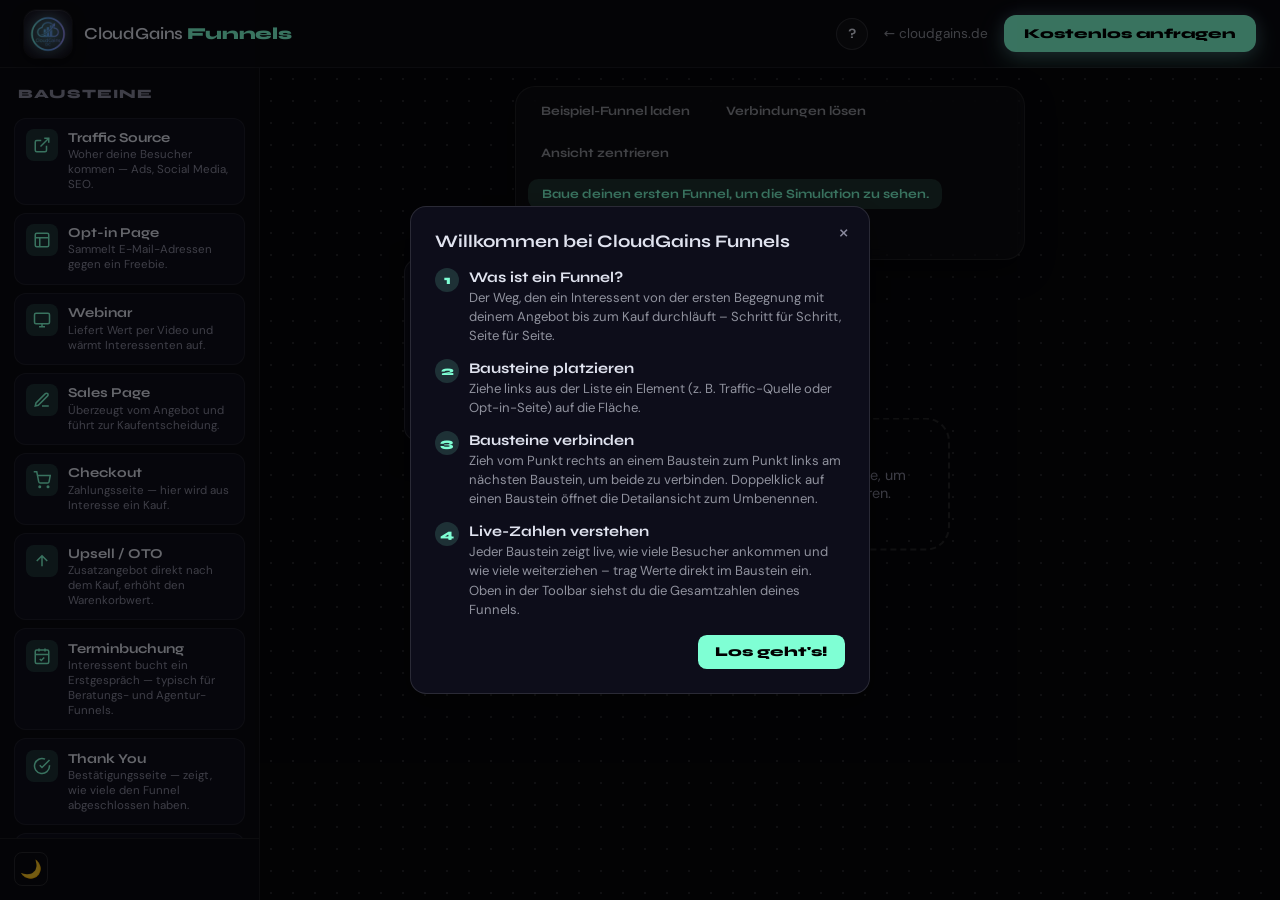
==== funnels/index.html @ ae147fbe "Neues Produkt: CloudGains Funnels (funnels.cloudgains.de) Eigenständiger Drag-&-Drop-Funnel-Baukaste" ====
<!doctype html>
<html lang="de">
<head>
<meta charset="UTF-8">
<meta name="viewport" content="width=device-width, initial-scale=1.0">
<title>CloudGains Funnels – Visueller Funnel-Baukasten & Simulator</title>
<meta name="description" content="Baue deinen Marketing-Funnel per Drag &amp; Drop und simuliere Besucher, Kunden und Umsatz in Echtzeit – kostenlos, von CloudGains DC.">
<link rel="icon" href="assets/img/logo.webp">
<link rel="stylesheet" href="styles.css">
</head>
<body>

<!-- Mobile / small screen notice (shown instead of the builder below ~900px) -->
<div id="mobile-block" class="mobile-block">
  <span class="header-logo-mark"><img src="assets/img/logo.webp" alt="CloudGains Logo"></span>
  <p class="mobile-word">CloudGains <strong>Funnels</strong></p>
  <p class="mobile-text">CloudGains Funnels ist ein visueller Baukasten und aktuell für Desktop-Bildschirme optimiert. Öffne diese Seite an einem Computer, um deinen Funnel zu bauen.</p>
  <a class="btn-outline" href="https://cloudgains.de">← Zurück zu cloudgains.de</a>
</div>

<div id="app-shell" class="app-shell">

  <header class="site-header">
    <a class="site-header-brand" href="https://cloudgains.de" target="_blank" rel="noopener">
      <span class="header-logo-mark"><img src="assets/img/logo.webp" alt="CloudGains Logo"></span>
      <span class="site-header-word">CloudGains <strong>Funnels</strong></span>
    </a>
    <div class="site-header-right">
      <button id="btn-help" class="icon-btn" type="button" title="Kurzanleitung anzeigen" aria-label="Kurzanleitung anzeigen">?</button>
      <a class="site-header-back" href="https://cloudgains.de" target="_blank" rel="noopener">← cloudgains.de</a>
      <a class="btn-glow btn-small" href="https://cloudgains.de/#kontakt" target="_blank" rel="noopener">Kostenlos anfragen</a>
    </div>
  </header>

  <div id="app" class="app">

    <aside id="sidebar" class="sidebar">
      <div class="sidebar-heading">Bausteine</div>
      <div class="sidebar-content" id="sidebar-items"></div>
      <div class="sidebar-footer">
        <button id="theme-toggle" class="theme-toggle" type="button" title="Hell-/Dunkelmodus umschalten" aria-label="Hell-/Dunkelmodus umschalten">🌙</button>
      </div>
    </aside>

    <div id="workspace" class="workspace">

      <div class="empty-hint" id="empty-hint">
        <p>Ziehe links ein Element auf die Fläche, um deinen ersten Baustein zu platzieren.</p>
      </div>

      <div id="toolbar" class="toolbar">
        <button id="btn-example" class="btn toolbar-btn toolbar-btn-accent" type="button">Beispiel-Funnel laden</button>
        <button id="btn-clear-connections" class="btn toolbar-btn" type="button">Verbindungen lösen</button>
        <button id="btn-center-view" class="btn toolbar-btn" type="button" title="Ansicht zentrieren">Ansicht zentrieren</button>

        <div class="stat-badge" id="stat-badge">Baue deinen ersten Funnel, um die Simulation zu sehen.</div>

        <div class="my-funnels" id="my-funnels">
          <button id="btn-my-funnels" class="btn toolbar-btn" type="button" aria-expanded="false">Meine Funnels ▾</button>
          <div class="my-funnels-panel" id="my-funnels-panel" hidden>
            <button id="btn-save-as" class="panel-action" type="button">Speichern unter…</button>
            <div class="panel-list" id="snapshot-list"></div>
            <div class="panel-empty" id="snapshot-empty">Noch keine gespeicherten Funnels.</div>
            <div class="panel-divider"></div>
            <button id="btn-export" class="panel-action" type="button">Exportieren (JSON)</button>
            <button id="btn-import" class="panel-action" type="button">Importieren (JSON)</button>
            <input type="file" id="file-import" accept="application/json" hidden>
          </div>
        </div>
      </div>

      <svg id="connections-layer" class="connections-layer">
        <defs>
          <marker id="arrowhead" markerWidth="10" markerHeight="7" refX="9" refY="3.5" orient="auto">
            <polygon points="0 0, 10 3.5, 0 7"></polygon>
          </marker>
          <marker id="arrowhead-hover" markerWidth="10" markerHeight="7" refX="9" refY="3.5" orient="auto">
            <polygon points="0 0, 10 3.5, 0 7"></polygon>
          </marker>
        </defs>
        <g id="paths-container"></g>
      </svg>

      <div id="nodes-layer" class="nodes-layer"></div>

    </div>
  </div>
</div>

<!-- Edit modal: rename a node / adjust its numbers -->
<div id="modal-overlay" class="modal-overlay" hidden>
  <div class="modal" role="dialog" aria-modal="true" aria-labelledby="modal-title">
    <h3 id="modal-title">Baustein bearbeiten</h3>
    <div class="input-group">
      <label for="inp-label">Bezeichnung</label>
      <input type="text" id="inp-label" maxlength="60">
    </div>
    <div class="input-group" id="metric-group">
      <label id="lbl-metric" for="inp-metric">Wert</label>
      <input type="number" id="inp-metric" min="0" step="0.1">
    </div>
    <div class="input-group" id="ordervalue-group" hidden>
      <label for="inp-ordervalue">Ø Bestellwert (€)</label>
      <input type="number" id="inp-ordervalue" min="0" step="1">
    </div>
    <div class="modal-actions">
      <button id="btn-modal-cancel" class="btn-secondary" type="button">Abbrechen</button>
      <button id="btn-modal-save" class="btn-primary" type="button">Speichern</button>
    </div>
  </div>
</div>

<!-- Onboarding overlay -->
<div id="onboarding-overlay" class="modal-overlay" hidden>
  <div class="modal onboarding-modal" role="dialog" aria-modal="true" aria-labelledby="onboarding-title">
    <button id="btn-onboarding-close-x" class="onboarding-x" type="button" aria-label="Schließen">×</button>
    <h3 id="onboarding-title">Willkommen bei CloudGains Funnels</h3>
    <ol class="onboarding-steps">
      <li>
        <strong>Was ist ein Funnel?</strong>
        <p>Der Weg, den ein Interessent von der ersten Begegnung mit deinem Angebot bis zum Kauf durchläuft – Schritt für Schritt, Seite für Seite.</p>
      </li>
      <li>
        <strong>Bausteine platzieren</strong>
        <p>Ziehe links aus der Liste ein Element (z. B. Traffic-Quelle oder Opt-in-Seite) auf die Fläche.</p>
      </li>
      <li>
        <strong>Bausteine verbinden</strong>
        <p>Zieh vom Punkt rechts an einem Baustein zum Punkt links am nächsten Baustein, um beide zu verbinden. Doppelklick auf einen Baustein öffnet die Detailansicht zum Umbenennen.</p>
      </li>
      <li>
        <strong>Live-Zahlen verstehen</strong>
        <p>Jeder Baustein zeigt live, wie viele Besucher ankommen und wie viele weiterziehen – trag Werte direkt im Baustein ein. Oben in der Toolbar siehst du die Gesamtzahlen deines Funnels.</p>
      </li>
    </ol>
    <div class="modal-actions">
      <button id="btn-onboarding-close" class="btn-primary" type="button">Los geht's!</button>
    </div>
  </div>
</div>

<script src="app.js"></script>
</body>
</html>
---- funnels/styles.css ----
/* =========================================================
   CloudGains Funnels — Stylesheet
   ========================================================= */

@font-face { font-family:'Syne'; font-style:normal; font-weight:400 800; font-display:swap; src:url(assets/fonts/syne-latin.woff2) format('woff2'); unicode-range: U+0000-00FF, U+0131, U+0152-0153, U+02BB-02BC, U+02C6, U+02DA, U+02DC, U+0304, U+0308, U+0329, U+2000-206F, U+20AC, U+2122, U+2191, U+2193, U+2212, U+2215, U+FEFF, U+FFFD; }
@font-face { font-family:'Syne'; font-style:normal; font-weight:400 800; font-display:swap; src:url(assets/fonts/syne-latin-ext.woff2) format('woff2'); unicode-range: U+0100-02BA, U+02BD-02C5, U+02C7-02CC, U+02CE-02D7, U+02DD-02FF, U+0304, U+0308, U+0329, U+1D00-1DBF, U+1E00-1E9F, U+1EF2-1EFF, U+2020, U+20A0-20AB, U+20AD-20C0, U+2113, U+2C60-2C7F, U+A720-A7FF; }
@font-face { font-family:'DM Sans'; font-style:normal; font-weight:300 700; font-display:swap; src:url(assets/fonts/dmsans-latin.woff2) format('woff2'); unicode-range: U+0000-00FF, U+0131, U+0152-0153, U+02BB-02BC, U+02C6, U+02DA, U+02DC, U+0304, U+0308, U+0329, U+2000-206F, U+20AC, U+2122, U+2191, U+2193, U+2212, U+2215, U+FEFF, U+FFFD; }
@font-face { font-family:'DM Sans'; font-style:normal; font-weight:300 700; font-display:swap; src:url(assets/fonts/dmsans-latin-ext.woff2) format('woff2'); unicode-range: U+0100-02BA, U+02BD-02C5, U+02C7-02CC, U+02CE-02D7, U+02DD-02FF, U+0304, U+0308, U+0329, U+1D00-1DBF, U+1E00-1E9F, U+1EF2-1EFF, U+2020, U+20A0-20AB, U+20AD-20C0, U+2113, U+2C60-2C7F, U+A720-A7FF; }

:root {
  --bg: #06060a; --bg2: #09090f; --card: #0d0d1a; --card2: #10101f;
  --border: rgba(255,255,255,0.07); --border2: rgba(255,255,255,0.12);
  --aqua: #7FFFD4; --aqua-dim: rgba(127,255,212,0.15); --violet: #a78bfa;
  --text: #e0e3ef; --muted: #8a8a9e; --faint: rgba(224,227,239,0.62);
  --fd: 'Syne', system-ui, sans-serif; --fb: 'DM Sans', system-ui, sans-serif;
  --radius: 1.5rem;
  --glass-bg: rgba(255,255,255,0.03); --glass-border: rgba(255,255,255,0.08);

  /* app-specific tokens (derived from the tokens above) */
  --accent-line: var(--aqua);
  --danger: #f87171;
  --wf-bg: var(--card2);
  --wf-header: var(--faint);
  --wf-line: rgba(255,255,255,0.16);
  --wf-video: rgba(127,255,212,0.28);
  --wf-input-bg: rgba(255,255,255,0.06);
  --wf-box-bg: rgba(255,255,255,0.045);
  --node-shadow: 0 10px 30px rgba(0,0,0,0.35);
}

:root[data-theme="light"] {
  --bg: #f3f4f6; --bg2: #ffffff; --card: #ffffff; --card2: #fafafb;
  --border: #e5e7eb; --border2: #d7dae0;
  --text: #1f2937; --muted: #6b7280; --faint: rgba(31,41,55,0.62);
  --glass-bg: rgba(15,23,42,0.03); --glass-border: rgba(15,23,42,0.08);

  --accent-line: #0d9488;
  --wf-bg: #ffffff;
  --wf-header: #374151;
  --wf-line: #e5e7eb;
  --wf-video: #cdeee4;
  --wf-input-bg: #ffffff;
  --wf-box-bg: #f9fafb;
  --node-shadow: 0 4px 16px rgba(15,23,42,0.08);
}

* { box-sizing: border-box; }
html, body { height: 100%; }
body {
  margin: 0; padding: 0; font-family: var(--fb); color: var(--text); background: var(--bg);
  -webkit-font-smoothing: antialiased;
}
button, input { font-family: var(--fb); }
h1, h2, h3, .fd { font-family: var(--fd); }
a { color: inherit; }

/* ---------- Header logo mark (brand signature) ---------- */
.header-logo-mark {
  width: 48px; height: 48px; border-radius: 26%;
  background: radial-gradient(circle at 50% 35%, #1c1c28 0%, #0a0a10 100%);
  display: flex; align-items: center; justify-content: center; overflow: hidden;
  box-shadow: 0 4px 14px rgba(0,0,0,0.45), 0 0 0 1px rgba(255,255,255,0.06), inset 0 1px 0 rgba(255,255,255,0.08);
  padding: 3px; flex-shrink: 0;
}
.header-logo-mark img {
  width: 100%; height: 100%; object-fit: contain; display: block;
  filter: drop-shadow(0 0 6px rgba(127,255,212,0.75)) drop-shadow(0 0 14px rgba(167,139,250,0.55));
}

/* ---------- Buttons (brand) ---------- */
.btn-glow {
  font-family: var(--fd); background: var(--aqua); color: #000; font-weight: 800; font-size: 0.95rem;
  padding: 1rem 2rem; border-radius: 0.75rem; border: none; cursor: pointer;
  box-shadow: 0 8px 25px rgba(127,255,212,0.3), 0 0 15px rgba(167,139,250,0.2);
  transition: all 0.3s ease; text-decoration: none; display: inline-flex; align-items: center;
}
.btn-glow:hover { transform: translateY(-2px); box-shadow: 0 12px 35px rgba(127,255,212,0.5), 0 0 25px rgba(167,139,250,0.4); }
.btn-glow.btn-small { padding: 0.6rem 1.25rem; font-size: 0.85rem; }

.btn-outline {
  font-family: var(--fd); background: rgba(255,255,255,0.03); color: #fff; font-weight: 700; font-size: 0.95rem;
  padding: 1rem 2rem; border-radius: 0.75rem; border: 1px solid rgba(255,255,255,0.1); cursor: pointer;
  transition: all 0.3s ease; text-decoration: none; display: inline-block;
}
.btn-outline:hover { background: rgba(255,255,255,0.08); box-shadow: 0 0 15px rgba(255,255,255,0.05); }

/* ---------- Site header ---------- */
.site-header {
  height: 68px; flex-shrink: 0; display: flex; align-items: center; justify-content: space-between;
  padding: 0 1.5rem; background: var(--bg2); border-bottom: 1px solid var(--border);
}
.site-header-brand { display: flex; align-items: center; gap: 0.75rem; text-decoration: none; }
.site-header-word { font-family: var(--fd); font-weight: 600; font-size: 1.05rem; color: var(--text); letter-spacing: -0.01em; }
.site-header-word strong { font-weight: 800; color: var(--aqua); }
.site-header-right { display: flex; align-items: center; gap: 1rem; }
.site-header-back { font-family: var(--fb); font-size: 0.85rem; color: var(--faint); text-decoration: none; white-space: nowrap; }
.site-header-back:hover { color: var(--text); }
.icon-btn {
  width: 32px; height: 32px; border-radius: 50%; border: 1px solid var(--border2); background: var(--glass-bg);
  color: var(--text); font-family: var(--fd); font-weight: 700; cursor: pointer; display: flex; align-items: center; justify-content: center;
  transition: all 0.2s ease;
}
.icon-btn:hover { border-color: var(--accent-line); color: var(--accent-line); }

/* ---------- App shell / layout ---------- */
.app-shell { display: flex; flex-direction: column; height: 100vh; }
.app { display: flex; flex: 1; min-height: 0; }

/* ---------- Sidebar ---------- */
.sidebar {
  width: 260px; flex-shrink: 0; background: var(--bg2); border-right: 1px solid var(--border);
  display: flex; flex-direction: column; z-index: 20;
}
.sidebar-heading { padding: 1.1rem 1.1rem 0.5rem; font-family: var(--fd); font-weight: 800; font-size: 0.8rem; letter-spacing: 0.08em; text-transform: uppercase; color: var(--muted); }
.sidebar-content { padding: 0.5rem 0.85rem 0.85rem; overflow-y: auto; flex: 1; }
.sidebar-footer { padding: 0.85rem; border-top: 1px solid var(--border); display: flex; justify-content: flex-start; }
.theme-toggle {
  background: transparent; border: 1px solid var(--border2); color: var(--muted);
  width: 34px; height: 34px; border-radius: 8px; cursor: pointer;
  display: flex; align-items: center; justify-content: center; font-size: 1.1rem; transition: all 0.2s ease;
}
.theme-toggle:hover { border-color: var(--accent-line); color: var(--text); }

.draggable-item {
  display: flex; align-items: flex-start; gap: 0.65rem;
  padding: 0.65rem 0.7rem; margin-bottom: 0.5rem;
  background: var(--card); border: 1px solid var(--border);
  border-radius: 0.75rem; cursor: grab; color: var(--text);
  transition: all 0.15s ease;
}
.draggable-item:hover { border-color: var(--accent-line); transform: translateY(-1px); }
.draggable-item:active { cursor: grabbing; }
.icon-box {
  width: 32px; height: 32px; flex-shrink: 0; display: flex; align-items: center; justify-content: center;
  background: var(--aqua-dim); color: var(--accent-line); border-radius: 0.5rem;
}
.icon-box svg { width: 18px; height: 18px; }
.draggable-copy { display: flex; flex-direction: column; gap: 0.15rem; min-width: 0; }
.draggable-label { font-family: var(--fd); font-weight: 700; font-size: 0.85rem; }
.draggable-caption { font-size: 0.72rem; line-height: 1.3; color: var(--muted); }

/* ---------- Workspace ---------- */
.workspace {
  flex: 1; position: relative; background-color: var(--bg);
  background-image: radial-gradient(var(--border2) 1px, transparent 1px);
  background-size: 22px 22px;
  overflow: hidden; cursor: grab;
}
.workspace.panning { cursor: grabbing; }

.empty-hint {
  position: absolute; top: 50%; left: 50%; transform: translate(-50%, -50%);
  border: 2px dashed var(--border2); border-radius: var(--radius);
  padding: 2rem 2.5rem; max-width: 360px; text-align: center; color: var(--muted);
  pointer-events: none; z-index: 2; font-size: 0.9rem;
}
.empty-hint.hidden { display: none; }

/* ---------- Toolbar ---------- */
.toolbar {
  position: absolute; top: 1.1rem; left: 50%; transform: translateX(-50%);
  max-width: calc(100% - 2.5rem);
  background: var(--glass-bg); backdrop-filter: blur(10px); padding: 0.5rem 0.75rem; border-radius: 1.25rem;
  box-shadow: var(--node-shadow); display: flex; gap: 0.6rem; align-items: center; flex-wrap: wrap;
  z-index: 100; border: 1px solid var(--glass-border);
}
.btn.toolbar-btn {
  border: 1px solid transparent; background: transparent; cursor: pointer; color: var(--faint);
  font-family: var(--fd); font-weight: 700; font-size: 0.8rem; padding: 0.45rem 0.75rem; border-radius: 0.65rem;
  transition: all 0.2s ease; white-space: nowrap;
}
.btn.toolbar-btn:hover { background: var(--glass-bg); color: var(--text); border-color: var(--border2); }
.toolbar-btn-accent { color: var(--accent-line); }
.stat-badge {
  background: var(--aqua-dim); color: var(--accent-line); padding: 0.45rem 0.85rem; border-radius: 0.65rem;
  font-size: 0.8rem; font-weight: 700; font-family: var(--fd); white-space: nowrap;
}
.toolbar-divider { width: 1px; align-self: stretch; background: var(--border2); }

/* ---------- My funnels panel ---------- */
.my-funnels { position: relative; }
.my-funnels-panel {
  position: absolute; top: calc(100% + 0.5rem); right: 0; width: 260px;
  background: var(--card); border: 1px solid var(--border2); border-radius: 0.85rem;
  box-shadow: var(--node-shadow); padding: 0.6rem; z-index: 200;
  display: flex; flex-direction: column; gap: 0.35rem;
}
.panel-action {
  text-align: left; background: transparent; border: 1px solid var(--border); color: var(--text);
  font-family: var(--fb); font-size: 0.82rem; padding: 0.5rem 0.6rem; border-radius: 0.55rem; cursor: pointer;
  transition: all 0.15s ease;
}
.panel-action:hover { border-color: var(--accent-line); background: var(--aqua-dim); }
.panel-list { display: flex; flex-direction: column; gap: 0.3rem; max-height: 180px; overflow-y: auto; }
.panel-empty { font-size: 0.75rem; color: var(--muted); padding: 0.2rem 0.2rem; }
.panel-divider { height: 1px; background: var(--border); margin: 0.15rem 0; }
.snapshot-row { display: flex; align-items: center; gap: 0.35rem; padding: 0.35rem 0.4rem; border-radius: 0.5rem; border: 1px solid var(--border); }
.snapshot-name { flex: 1; font-size: 0.78rem; color: var(--text); overflow: hidden; text-overflow: ellipsis; white-space: nowrap; }
.snapshot-btn {
  background: transparent; border: none; color: var(--muted); cursor: pointer; font-size: 0.72rem;
  font-family: var(--fb); padding: 0.15rem 0.35rem; border-radius: 0.35rem;
}
.snapshot-btn:hover { color: var(--accent-line); background: var(--aqua-dim); }
.snapshot-btn.danger:hover { color: var(--danger); background: rgba(248,113,113,0.12); }

/* ---------- Layers ---------- */
.connections-layer { position: absolute; top: 0; left: 0; width: 100%; height: 100%; pointer-events: none; z-index: 1; }
.connections-layer marker polygon { fill: var(--muted); }
.nodes-layer { position: absolute; top: 0; left: 0; width: 100%; height: 100%; z-index: 10; pointer-events: none; }

/* ---------- Nodes ---------- */
.node {
  position: absolute; width: 230px;
  background: var(--card); border-radius: 0.9rem; box-shadow: var(--node-shadow);
  border: 2px solid var(--border); pointer-events: auto;
  display: flex; flex-direction: column; overflow: hidden;
}
.node.selected { border-color: var(--accent-line); box-shadow: 0 0 0 3px var(--aqua-dim), var(--node-shadow); }

.node-header {
  padding: 0.55rem 0.4rem 0.55rem 0.75rem; display: flex; align-items: center; gap: 0.5rem;
  background: var(--card2); border-bottom: 1px solid var(--border);
  font-family: var(--fd); font-size: 0.82rem; font-weight: 700; color: var(--text); cursor: move;
}
.node-title { flex: 1; overflow: hidden; text-overflow: ellipsis; white-space: nowrap; }
.node-delete {
  flex-shrink: 0; width: 22px; height: 22px; border-radius: 50%; border: none; background: transparent;
  color: var(--muted); cursor: pointer; font-size: 1rem; line-height: 1; display: flex; align-items: center; justify-content: center;
}
.node-delete:hover { background: rgba(248,113,113,0.15); color: var(--danger); }

.node-preview { padding: 0.6rem; background: var(--card); display: flex; justify-content: center; align-items: center; min-height: 70px; pointer-events: none; }

.node-body { padding: 0.55rem 0.75rem 0.7rem; background: var(--card2); display: flex; flex-direction: column; gap: 0.4rem; }
.metric-row { display: flex; align-items: center; justify-content: space-between; gap: 0.5rem; font-size: 0.74rem; color: var(--muted); }
.metric-row.computed .metric-value { font-family: var(--fd); font-weight: 800; font-size: 0.95rem; color: var(--text); }
.metric-row.computed.revenue .metric-value { color: var(--accent-line); }
.metric-row.own label { flex-shrink: 0; }
.metric-input {
  width: 84px; text-align: right; background: var(--wf-input-bg); border: 1px solid var(--border2); color: var(--text);
  border-radius: 0.4rem; padding: 0.2rem 0.4rem; font-size: 0.8rem; font-family: var(--fb);
}
.metric-input:focus { outline: none; border-color: var(--accent-line); }
.metric-note { font-size: 0.65rem; color: var(--muted); font-style: italic; }

/* ---------- Wireframe previews ---------- */
.mini-page {
  width: 100%; height: 68px; background: var(--wf-bg); border: 1px solid var(--border);
  display: flex; flex-direction: column; padding: 4px; gap: 3px; border-radius: 4px; position: relative;
}
.mp-header { height: 6px; background: var(--wf-header); width: 80%; margin: 0 auto 2px auto; border-radius: 2px; opacity: 0.8; }
.mp-header.red { background: var(--danger); width: 100%; }
.mp-row { display: flex; gap: 4px; flex: 1; }
.mp-col { display: flex; flex-direction: column; gap: 3px; }
.mp-flex-1 { flex: 1; }
.mp-flex-2 { flex: 2; }
.mp-video { background: var(--wf-video); border-radius: 2px; display: flex; align-items: center; justify-content: center; position: relative; width: 100%; height: 100%; }
.mp-video::after { content: '▶'; font-size: 9px; color: var(--wf-bg); }
.mp-line { height: 4px; background: var(--wf-line); width: 100%; border-radius: 1px; }
.mp-line.short { width: 60%; }
.mp-btn { height: 8px; background: #fca5a5; width: 100%; border-radius: 2px; margin-top: auto; }
.mp-btn.green { background: #86efac; }
.mp-btn.blue { background: #93c5fd; }
.mp-input { height: 6px; border: 1px solid var(--border); background: var(--wf-input-bg); border-radius: 1px; width: 100%; }
.mp-box { border: 1px solid var(--border); background: var(--wf-box-bg); border-radius: 2px; }

/* Preview-only layout helpers (kept as classes, never inline styles — CSP style-src is 'self' with no 'unsafe-inline') */
.mp-col-center { justify-content: center; }
.mp-live-badge {
  position: absolute; top: 2px; right: 2px; background: #ef4444; color: #fff;
  font-size: 6px; padding: 1px 2px; border-radius: 1px; font-weight: bold;
}
.mp-video-lg { height: 36px; }
.mp-video-grow { flex: 1; }
.mp-gap-top-sm { margin-top: 4px; }
.mp-line-center-gap { margin: 2px auto 0 auto; }
.mp-header-abs { position: absolute; top: 4px; }
.mp-btn-half { width: 50%; }
.email-row { display: flex; gap: 4px; align-items: center; }
.email-dot { width: 12px; height: 12px; background: var(--wf-line); border-radius: 50%; }

.ad-card { width: 100%; height: 100%; border: 1px solid var(--border); display: flex; gap: 4px; padding: 4px; align-items: center; background: var(--wf-bg); }
.ad-img { width: 20px; height: 20px; background: var(--wf-video); border-radius: 50%; flex-shrink: 0; }

.email-card { width: 100%; height: 100%; border: 1px solid var(--border); display: flex; flex-direction: column; gap: 4px; padding: 6px; justify-content: center; background: var(--wf-bg); }
.email-subject { height: 6px; width: 80%; background: var(--wf-header); border-radius: 2px; }

.booking-card { width: 100%; height: 100%; border: 1px solid var(--border); display: flex; flex-direction: column; gap: 4px; padding: 5px; background: var(--wf-bg); }
.cal-grid { display: grid; grid-template-columns: repeat(4, 1fr); gap: 2px; flex: 1; }
.cal-cell { background: var(--wf-box-bg); border-radius: 1px; }
.cal-cell.on { background: var(--wf-video); }

.thankyou-card { align-items: center; justify-content: center; gap: 6px; }
.thankyou-emoji { font-size: 16px; }

/* ---------- Connection handles ---------- */
.handle {
  width: 13px; height: 13px; background: var(--card); border: 2px solid var(--muted);
  border-radius: 50%; position: absolute; top: 50%; margin-top: -6.5px;
  cursor: crosshair; transition: all 0.15s ease; z-index: 20;
}
.handle:hover { background: var(--accent-line); border-color: var(--accent-line); transform: scale(1.25); }
.handle-in { left: -7px; }
.handle-out { right: -7px; }

/* ---------- SVG connections ---------- */
.connection-hit { fill: none; stroke: transparent; stroke-width: 16px; cursor: pointer; pointer-events: stroke; }
.connection-line { fill: none; stroke: var(--muted); stroke-width: 2px; pointer-events: none; transition: stroke 0.15s; }
.connection-group:hover .connection-line { stroke: var(--accent-line); stroke-width: 3px; }
.connection-group.selected .connection-line { stroke: var(--accent-line); stroke-width: 3px; stroke-dasharray: 6,4; }
.connection-line.new-connection { stroke: var(--accent-line); stroke-dasharray: 5,5; animation: dash 1s linear infinite; }
@keyframes dash { to { stroke-dashoffset: -10; } }

.connection-delete { opacity: 0; transition: opacity 0.15s ease; cursor: pointer; pointer-events: auto; }
.connection-group:hover .connection-delete, .connection-group.selected .connection-delete { opacity: 1; }
.connection-delete circle { fill: var(--danger); }
.connection-delete line { stroke: #fff; stroke-width: 1.6; stroke-linecap: round; }

/* ---------- Modal ---------- */
.modal-overlay {
  position: fixed; top: 0; left: 0; width: 100%; height: 100%;
  background: rgba(0,0,0,0.55); z-index: 500; display: flex; justify-content: center; align-items: center;
}
.modal-overlay[hidden] { display: none; }
.modal {
  background: var(--card); padding: 1.5rem; border-radius: 1rem; width: 320px; max-width: calc(100vw - 2rem);
  box-shadow: var(--node-shadow); border: 1px solid var(--border2); position: relative;
}
.modal h3 { margin: 0 0 1rem; color: var(--text); font-size: 1.1rem; }
.input-group { margin-bottom: 0.9rem; }
.input-group label { display: block; margin-bottom: 0.3rem; font-size: 0.82rem; color: var(--muted); }
.input-group input {
  width: 100%; padding: 0.55rem 0.65rem; border: 1px solid var(--border2); border-radius: 0.5rem;
  background: var(--bg); color: var(--text); font-size: 0.9rem;
}
.input-group input:focus { outline: none; border-color: var(--accent-line); }
.modal-actions { display: flex; justify-content: flex-end; gap: 0.6rem; margin-top: 0.5rem; }
.btn-primary {
  background: var(--aqua); color: #000; border: none; padding: 0.55rem 1.1rem; border-radius: 0.55rem;
  cursor: pointer; font-family: var(--fd); font-weight: 800; font-size: 0.85rem;
}
.btn-secondary {
  background: transparent; color: var(--text); border: 1px solid var(--border2); padding: 0.55rem 1.1rem;
  border-radius: 0.55rem; cursor: pointer; font-family: var(--fd); font-weight: 700; font-size: 0.85rem;
}

/* ---------- Onboarding ---------- */
.onboarding-modal { width: 460px; max-width: calc(100vw - 2rem); }
.onboarding-x { position: absolute; top: 0.9rem; right: 0.9rem; background: transparent; border: none; color: var(--muted); font-size: 1.3rem; cursor: pointer; line-height: 1; }
.onboarding-x:hover { color: var(--text); }
.onboarding-steps { list-style: none; counter-reset: step; margin: 0 0 1rem; padding: 0; display: flex; flex-direction: column; gap: 0.85rem; }
.onboarding-steps li { counter-increment: step; padding-left: 2.1rem; position: relative; }
.onboarding-steps li::before {
  content: counter(step); position: absolute; left: 0; top: 0; width: 1.5rem; height: 1.5rem; border-radius: 50%;
  background: var(--aqua-dim); color: var(--accent-line); font-family: var(--fd); font-weight: 800; font-size: 0.8rem;
  display: flex; align-items: center; justify-content: center;
}
.onboarding-steps strong { display: block; font-family: var(--fd); font-size: 0.92rem; margin-bottom: 0.15rem; }
.onboarding-steps p { margin: 0; font-size: 0.82rem; color: var(--faint); line-height: 1.45; }

/* ---------- Mobile block ---------- */
.mobile-block {
  display: none; height: 100vh; flex-direction: column; align-items: center; justify-content: center;
  gap: 1rem; text-align: center; padding: 2rem; background: var(--bg);
}
.mobile-word { font-family: var(--fd); font-weight: 700; font-size: 1.1rem; margin: 0; }
.mobile-word strong { font-weight: 800; color: var(--aqua); }
.mobile-text { max-width: 340px; color: var(--faint); font-size: 0.92rem; line-height: 1.5; margin: 0; }

@media (max-width: 900px) {
  .app-shell { display: none; }
  .mobile-block { display: flex; }
}
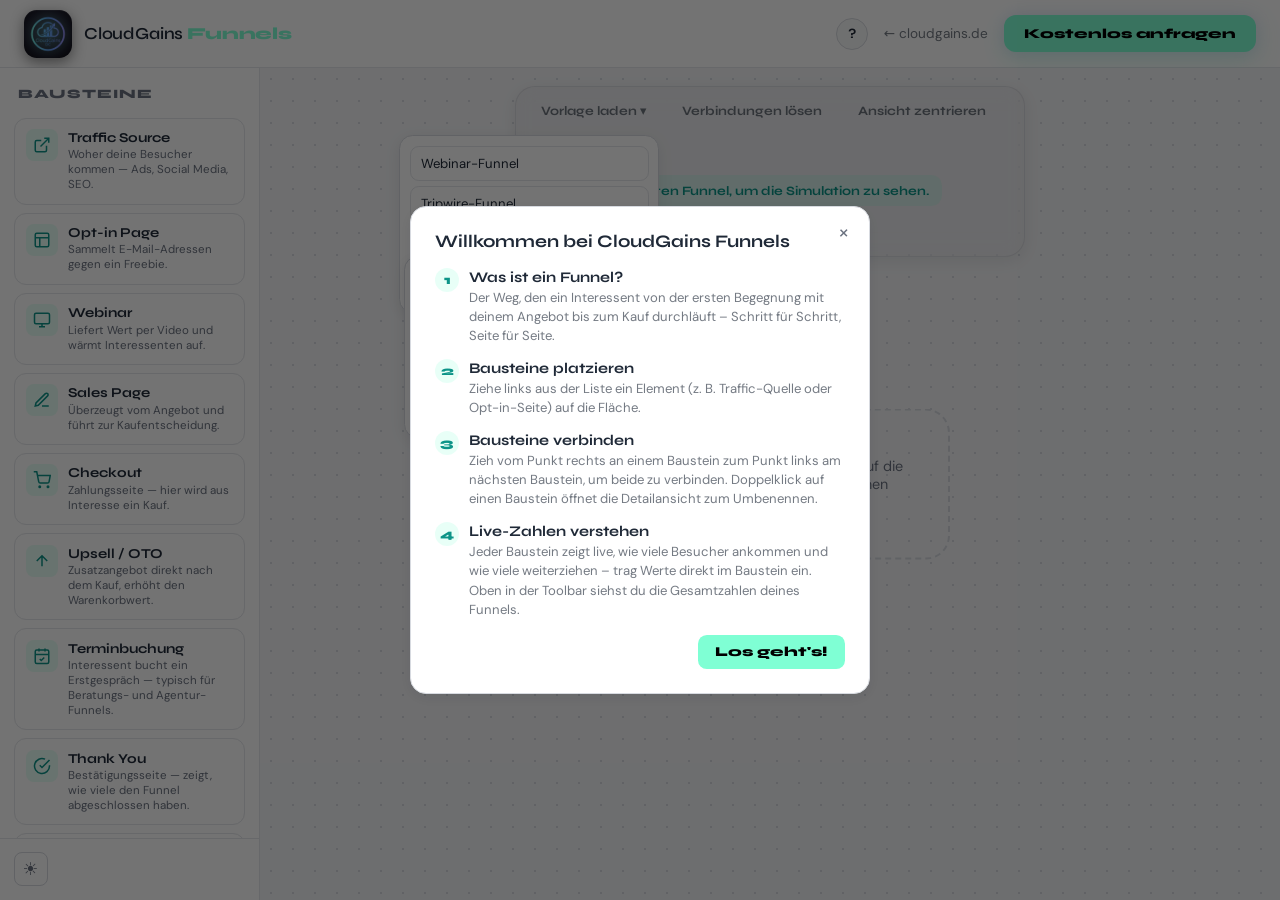
==== commit 5f402f3d: "Funnels: Whitemode-Default, Vorlagen, Zoom & Touch-Gesten, Mobile-Layout - Default jetzt Whitemode (" ====
--- a/funnels/index.html
+++ b/funnels/index.html
@@ -9,14 +9,6 @@
 <link rel="stylesheet" href="styles.css">
 </head>
 <body>
-
-<!-- Mobile / small screen notice (shown instead of the builder below ~900px) -->
-<div id="mobile-block" class="mobile-block">
-  <span class="header-logo-mark"><img src="assets/img/logo.webp" alt="CloudGains Logo"></span>
-  <p class="mobile-word">CloudGains <strong>Funnels</strong></p>
-  <p class="mobile-text">CloudGains Funnels ist ein visueller Baukasten und aktuell für Desktop-Bildschirme optimiert. Öffne diese Seite an einem Computer, um deinen Funnel zu bauen.</p>
-  <a class="btn-outline" href="https://cloudgains.de">← Zurück zu cloudgains.de</a>
-</div>
 
 <div id="app-shell" class="app-shell">
 
@@ -45,13 +37,27 @@
     <div id="workspace" class="workspace">
 
       <div class="empty-hint" id="empty-hint">
-        <p>Ziehe links ein Element auf die Fläche, um deinen ersten Baustein zu platzieren.</p>
+        <p>Zieh einen Baustein aus der Liste auf die Fläche oder tippe ihn an, um deinen ersten Baustein zu platzieren.</p>
       </div>
 
       <div id="toolbar" class="toolbar">
-        <button id="btn-example" class="btn toolbar-btn toolbar-btn-accent" type="button">Beispiel-Funnel laden</button>
+        <div class="my-funnels" id="templates-menu">
+          <button id="btn-templates" class="btn toolbar-btn toolbar-btn-accent" type="button" aria-expanded="false">Vorlage laden ▾</button>
+          <div class="my-funnels-panel" id="templates-panel" hidden>
+            <button class="panel-action" type="button" data-template="webinar" title="Traffic → Opt-in → Webinar → Sales Page → Checkout, plus E-Mail-Nurture und Upsell.">Webinar-Funnel</button>
+            <button class="panel-action" type="button" data-template="tripwire" title="Traffic direkt auf ein günstiges Einstiegsangebot, danach Upsell — klassischer Tripwire-Funnel.">Tripwire-Funnel</button>
+            <button class="panel-action" type="button" data-template="beratung" title="Freebie sammelt Leads, die dann direkt ein Erstgespräch buchen — typisch für Agenturen & Berater.">Beratungs-Funnel</button>
+            <button class="panel-action" type="button" data-template="leadmagnet" title="Der einfachste Einstieg: Freebie gegen E-Mail-Adresse, danach automatisierter Follow-up.">Lead-Magnet-Funnel</button>
+          </div>
+        </div>
         <button id="btn-clear-connections" class="btn toolbar-btn" type="button">Verbindungen lösen</button>
         <button id="btn-center-view" class="btn toolbar-btn" type="button" title="Ansicht zentrieren">Ansicht zentrieren</button>
+
+        <div class="zoom-controls">
+          <button id="btn-zoom-out" class="btn toolbar-btn zoom-btn" type="button" aria-label="Rauszoomen" title="Rauszoomen">−</button>
+          <span id="zoom-label" class="zoom-label">100%</span>
+          <button id="btn-zoom-in" class="btn toolbar-btn zoom-btn" type="button" aria-label="Reinzoomen" title="Reinzoomen">+</button>
+        </div>
 
         <div class="stat-badge" id="stat-badge">Baue deinen ersten Funnel, um die Simulation zu sehen.</div>
 
--- a/funnels/styles.css
+++ b/funnels/styles.css
@@ -8,17 +8,35 @@
 @font-face { font-family:'DM Sans'; font-style:normal; font-weight:300 700; font-display:swap; src:url(assets/fonts/dmsans-latin-ext.woff2) format('woff2'); unicode-range: U+0100-02BA, U+02BD-02C5, U+02C7-02CC, U+02CE-02D7, U+02DD-02FF, U+0304, U+0308, U+0329, U+1D00-1DBF, U+1E00-1E9F, U+1EF2-1EFF, U+2020, U+20A0-20AB, U+20AD-20C0, U+2113, U+2C60-2C7F, U+A720-A7FF; }
 
 :root {
+  --bg: #f3f4f6; --bg2: #ffffff; --card: #ffffff; --card2: #fafafb;
+  --border: #e5e7eb; --border2: #d7dae0;
+  --aqua: #7FFFD4; --aqua-dim: rgba(127,255,212,0.18); --violet: #a78bfa;
+  --text: #1f2937; --muted: #6b7280; --faint: rgba(31,41,55,0.62);
+  --fd: 'Syne', system-ui, sans-serif; --fb: 'DM Sans', system-ui, sans-serif;
+  --radius: 1.5rem;
+  --glass-bg: rgba(15,23,42,0.03); --glass-border: rgba(15,23,42,0.08);
+
+  /* app-specific tokens (derived from the tokens above) */
+  --accent-line: #0d9488;
+  --node-border: rgba(13,148,136,0.55);
+  --danger: #f87171;
+  --wf-bg: #ffffff;
+  --wf-header: #374151;
+  --wf-line: #e5e7eb;
+  --wf-video: #cdeee4;
+  --wf-input-bg: #ffffff;
+  --wf-box-bg: #f9fafb;
+  --node-shadow: 0 4px 16px rgba(15,23,42,0.08);
+}
+
+:root[data-theme="dark"] {
   --bg: #06060a; --bg2: #09090f; --card: #0d0d1a; --card2: #10101f;
   --border: rgba(255,255,255,0.07); --border2: rgba(255,255,255,0.12);
-  --aqua: #7FFFD4; --aqua-dim: rgba(127,255,212,0.15); --violet: #a78bfa;
   --text: #e0e3ef; --muted: #8a8a9e; --faint: rgba(224,227,239,0.62);
-  --fd: 'Syne', system-ui, sans-serif; --fb: 'DM Sans', system-ui, sans-serif;
-  --radius: 1.5rem;
   --glass-bg: rgba(255,255,255,0.03); --glass-border: rgba(255,255,255,0.08);
 
-  /* app-specific tokens (derived from the tokens above) */
   --accent-line: var(--aqua);
-  --danger: #f87171;
+  --node-border: rgba(127,255,212,0.42);
   --wf-bg: var(--card2);
   --wf-header: var(--faint);
   --wf-line: rgba(255,255,255,0.16);
@@ -26,22 +44,6 @@
   --wf-input-bg: rgba(255,255,255,0.06);
   --wf-box-bg: rgba(255,255,255,0.045);
   --node-shadow: 0 10px 30px rgba(0,0,0,0.35);
-}
-
-:root[data-theme="light"] {
-  --bg: #f3f4f6; --bg2: #ffffff; --card: #ffffff; --card2: #fafafb;
-  --border: #e5e7eb; --border2: #d7dae0;
-  --text: #1f2937; --muted: #6b7280; --faint: rgba(31,41,55,0.62);
-  --glass-bg: rgba(15,23,42,0.03); --glass-border: rgba(15,23,42,0.08);
-
-  --accent-line: #0d9488;
-  --wf-bg: #ffffff;
-  --wf-header: #374151;
-  --wf-line: #e5e7eb;
-  --wf-video: #cdeee4;
-  --wf-input-bg: #ffffff;
-  --wf-box-bg: #f9fafb;
-  --node-shadow: 0 4px 16px rgba(15,23,42,0.08);
 }
 
 * { box-sizing: border-box; }
@@ -145,6 +147,7 @@
   background-image: radial-gradient(var(--border2) 1px, transparent 1px);
   background-size: 22px 22px;
   overflow: hidden; cursor: grab;
+  touch-action: none; /* wir steuern Pan/Zoom selbst per Touch */
 }
 .workspace.panning { cursor: grabbing; }
 
@@ -176,6 +179,11 @@
   font-size: 0.8rem; font-weight: 700; font-family: var(--fd); white-space: nowrap;
 }
 .toolbar-divider { width: 1px; align-self: stretch; background: var(--border2); }
+
+/* ---------- Zoom controls ---------- */
+.zoom-controls { display: flex; align-items: center; gap: 0.1rem; }
+.zoom-btn { font-size: 1.1rem; line-height: 1; padding: 0.3rem 0.6rem; min-width: 2rem; }
+.zoom-label { font-family: var(--fd); font-weight: 700; font-size: 0.75rem; color: var(--faint); min-width: 3rem; text-align: center; }
 
 /* ---------- My funnels panel ---------- */
 .my-funnels { position: relative; }
@@ -206,13 +214,13 @@
 /* ---------- Layers ---------- */
 .connections-layer { position: absolute; top: 0; left: 0; width: 100%; height: 100%; pointer-events: none; z-index: 1; }
 .connections-layer marker polygon { fill: var(--muted); }
-.nodes-layer { position: absolute; top: 0; left: 0; width: 100%; height: 100%; z-index: 10; pointer-events: none; }
+.nodes-layer { position: absolute; top: 0; left: 0; width: 100%; height: 100%; z-index: 10; pointer-events: none; transform-origin: 0 0; }
 
 /* ---------- Nodes ---------- */
 .node {
   position: absolute; width: 230px;
   background: var(--card); border-radius: 0.9rem; box-shadow: var(--node-shadow);
-  border: 2px solid var(--border); pointer-events: auto;
+  border: 2px solid var(--node-border); pointer-events: auto;
   display: flex; flex-direction: column; overflow: hidden;
 }
 .node.selected { border-color: var(--accent-line); box-shadow: 0 0 0 3px var(--aqua-dim), var(--node-shadow); }
@@ -358,16 +366,25 @@
 .onboarding-steps strong { display: block; font-family: var(--fd); font-size: 0.92rem; margin-bottom: 0.15rem; }
 .onboarding-steps p { margin: 0; font-size: 0.82rem; color: var(--faint); line-height: 1.45; }
 
-/* ---------- Mobile block ---------- */
-.mobile-block {
-  display: none; height: 100vh; flex-direction: column; align-items: center; justify-content: center;
-  gap: 1rem; text-align: center; padding: 2rem; background: var(--bg);
-}
-.mobile-word { font-family: var(--fd); font-weight: 700; font-size: 1.1rem; margin: 0; }
-.mobile-word strong { font-weight: 800; color: var(--aqua); }
-.mobile-text { max-width: 340px; color: var(--faint); font-size: 0.92rem; line-height: 1.5; margin: 0; }
-
-@media (max-width: 900px) {
-  .app-shell { display: none; }
-  .mobile-block { display: flex; }
-}
+/* ---------- Touch / mobile layout ----------
+   Statt die App zu verstecken: Sidebar wandert als horizontale Leiste nach unten,
+   der Canvas nimmt den Rest. Bausteine per Tipp hinzufügen (Drag&Drop-Fallback),
+   Pan/Zoom per Ein-/Zwei-Finger-Gesten. */
+@media (max-width: 820px) {
+  .app { flex-direction: column-reverse; }
+  .sidebar {
+    width: 100%; height: auto; flex-direction: column;
+    border-right: none; border-top: 1px solid var(--border);
+  }
+  .sidebar-heading { padding: 0.6rem 1rem 0.15rem; font-size: 0.7rem; }
+  .sidebar-content {
+    display: flex; flex: 0 0 auto;
+    flex-direction: row; flex-wrap: nowrap; overflow-x: auto; overflow-y: hidden;
+    padding: 0.5rem 0.75rem 0.7rem; gap: 0.5rem; -webkit-overflow-scrolling: touch;
+  }
+  .draggable-item { flex: 0 0 auto; width: 200px; margin-bottom: 0; }
+  .sidebar-footer { display: none; }
+  .toolbar { top: 0.6rem; padding: 0.4rem 0.55rem; gap: 0.4rem; }
+  .stat-badge { order: 99; width: 100%; text-align: center; white-space: normal; }
+  .empty-hint { max-width: 280px; padding: 1.5rem; font-size: 0.85rem; }
+}
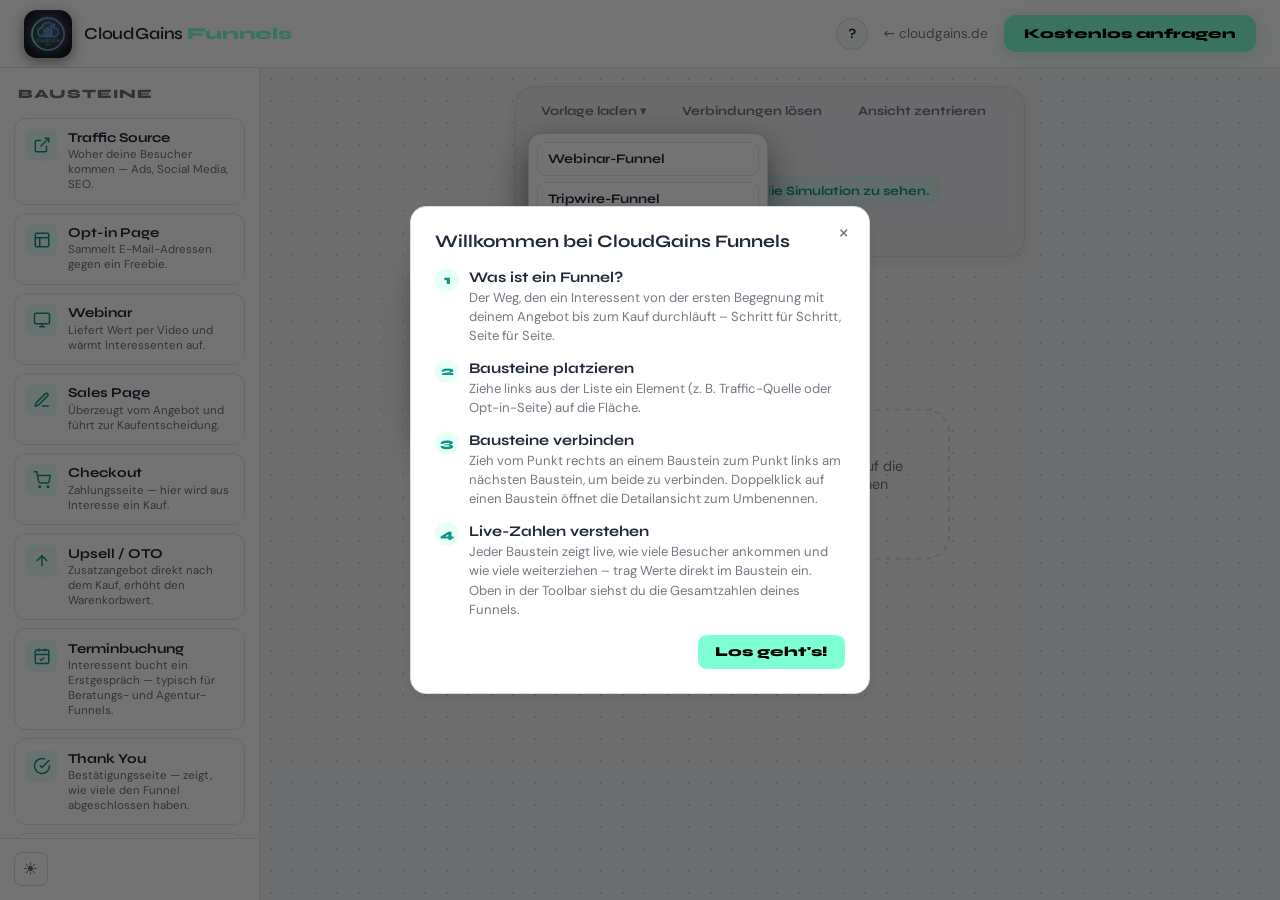
==== commit 0e766e86: "Funnels: Dropdown-Menues aufgeraeumt (gegenseitiger Ausschluss + Ausrichtung) - Vorlagen- und Meine-" ====
--- a/funnels/index.html
+++ b/funnels/index.html
@@ -6,7 +6,7 @@
 <title>CloudGains Funnels – Visueller Funnel-Baukasten & Simulator</title>
 <meta name="description" content="Baue deinen Marketing-Funnel per Drag &amp; Drop und simuliere Besucher, Kunden und Umsatz in Echtzeit – kostenlos, von CloudGains DC.">
 <link rel="icon" href="assets/img/logo.webp">
-<link rel="stylesheet" href="styles.css">
+<link rel="stylesheet" href="styles.css?v=3">
 </head>
 <body>
 
@@ -145,6 +145,6 @@
   </div>
 </div>
 
-<script src="app.js"></script>
+<script src="app.js?v=3"></script>
 </body>
 </html>
--- a/funnels/styles.css
+++ b/funnels/styles.css
@@ -185,14 +185,18 @@
 .zoom-btn { font-size: 1.1rem; line-height: 1; padding: 0.3rem 0.6rem; min-width: 2rem; }
 .zoom-label { font-family: var(--fd); font-weight: 700; font-size: 0.75rem; color: var(--faint); min-width: 3rem; text-align: center; }
 
-/* ---------- My funnels panel ---------- */
+/* ---------- Dropdown-Menüs (Vorlagen & Meine Funnels) ---------- */
 .my-funnels { position: relative; }
 .my-funnels-panel {
-  position: absolute; top: calc(100% + 0.5rem); right: 0; width: 260px;
-  background: var(--card); border: 1px solid var(--border2); border-radius: 0.85rem;
-  box-shadow: var(--node-shadow); padding: 0.6rem; z-index: 200;
+  position: absolute; top: calc(100% + 0.4rem); right: 0; width: 240px;
+  background: var(--bg2); border: 1px solid var(--border2); border-radius: 0.85rem;
+  box-shadow: 0 16px 40px rgba(0,0,0,0.5), 0 0 0 1px var(--border); padding: 0.5rem; z-index: 300;
   display: flex; flex-direction: column; gap: 0.35rem;
 }
+/* Vorlagen-Menü sitzt links in der Toolbar → linksbündig ausklappen */
+#templates-menu { position: relative; }
+#templates-panel { right: auto; left: 0; }
+#templates-panel .panel-action { font-family: var(--fd); font-weight: 700; }
 .panel-action {
   text-align: left; background: transparent; border: 1px solid var(--border); color: var(--text);
   font-family: var(--fb); font-size: 0.82rem; padding: 0.5rem 0.6rem; border-radius: 0.55rem; cursor: pointer;
